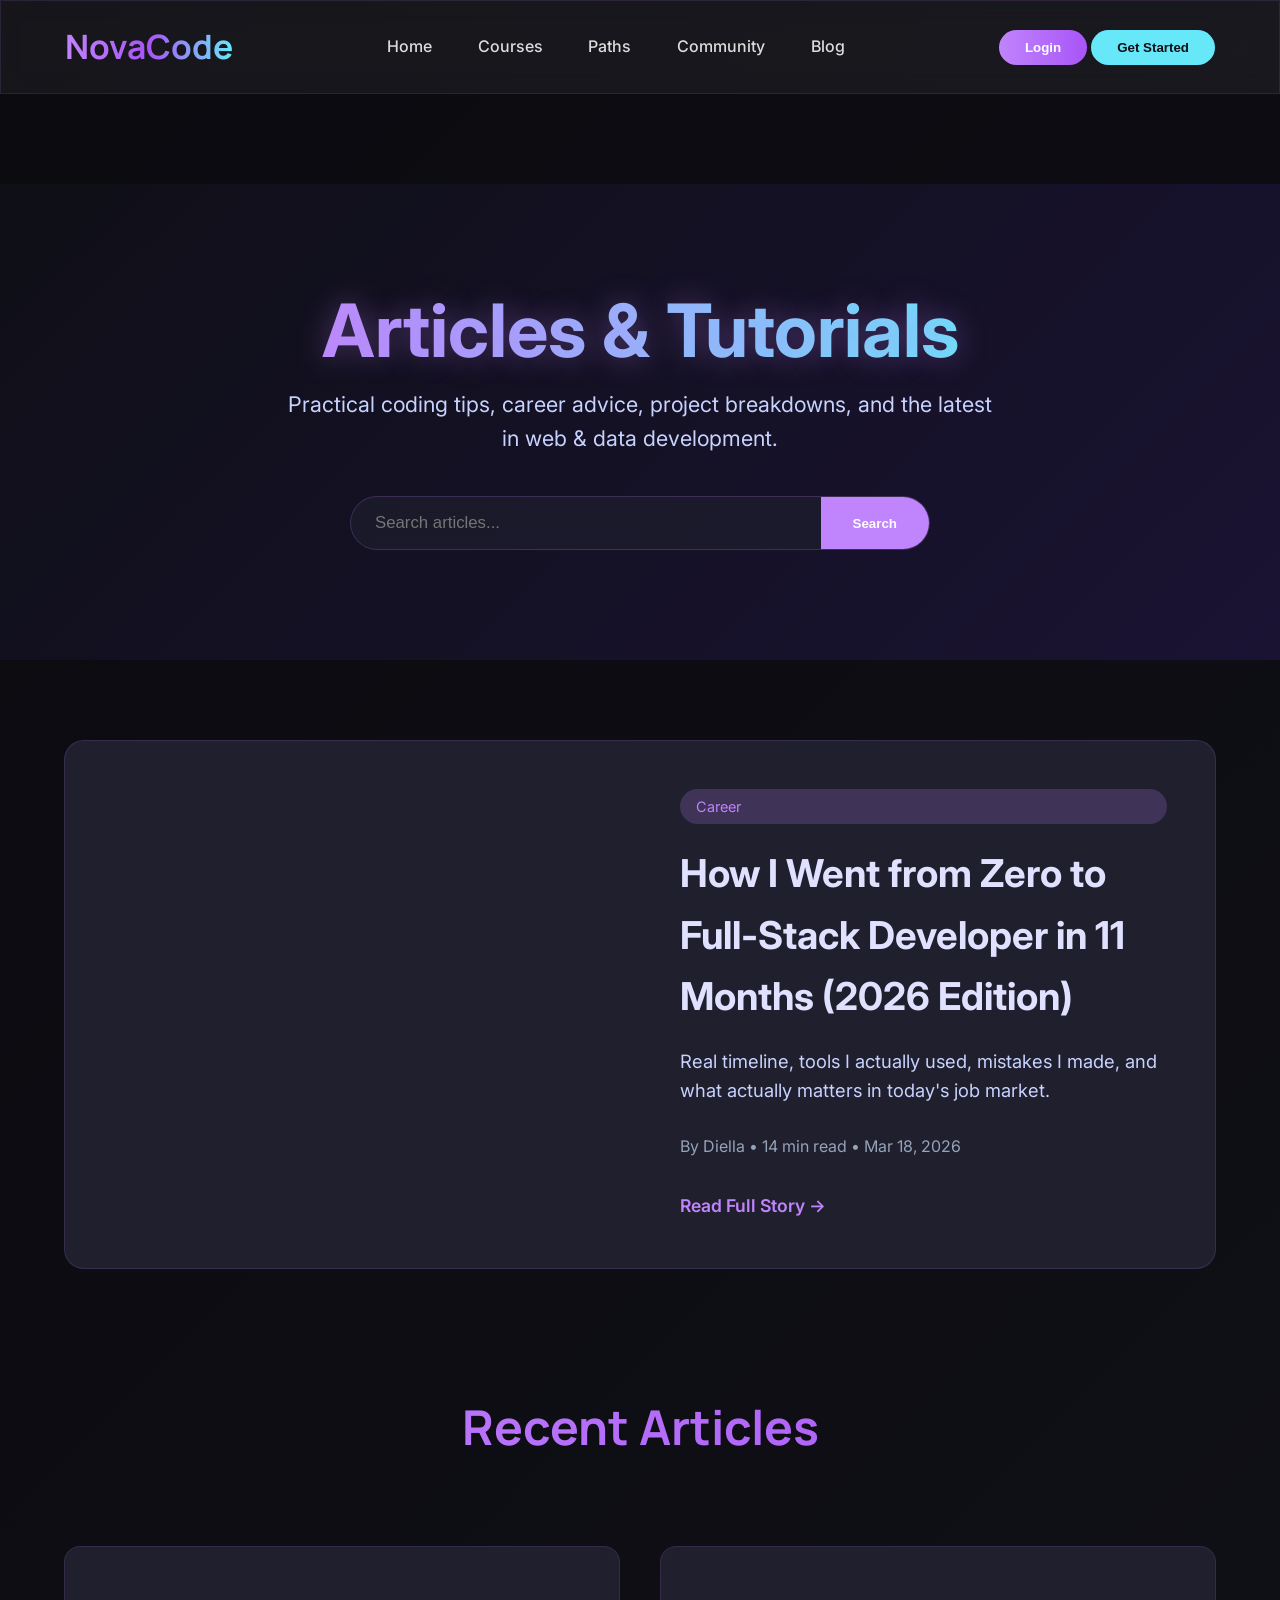
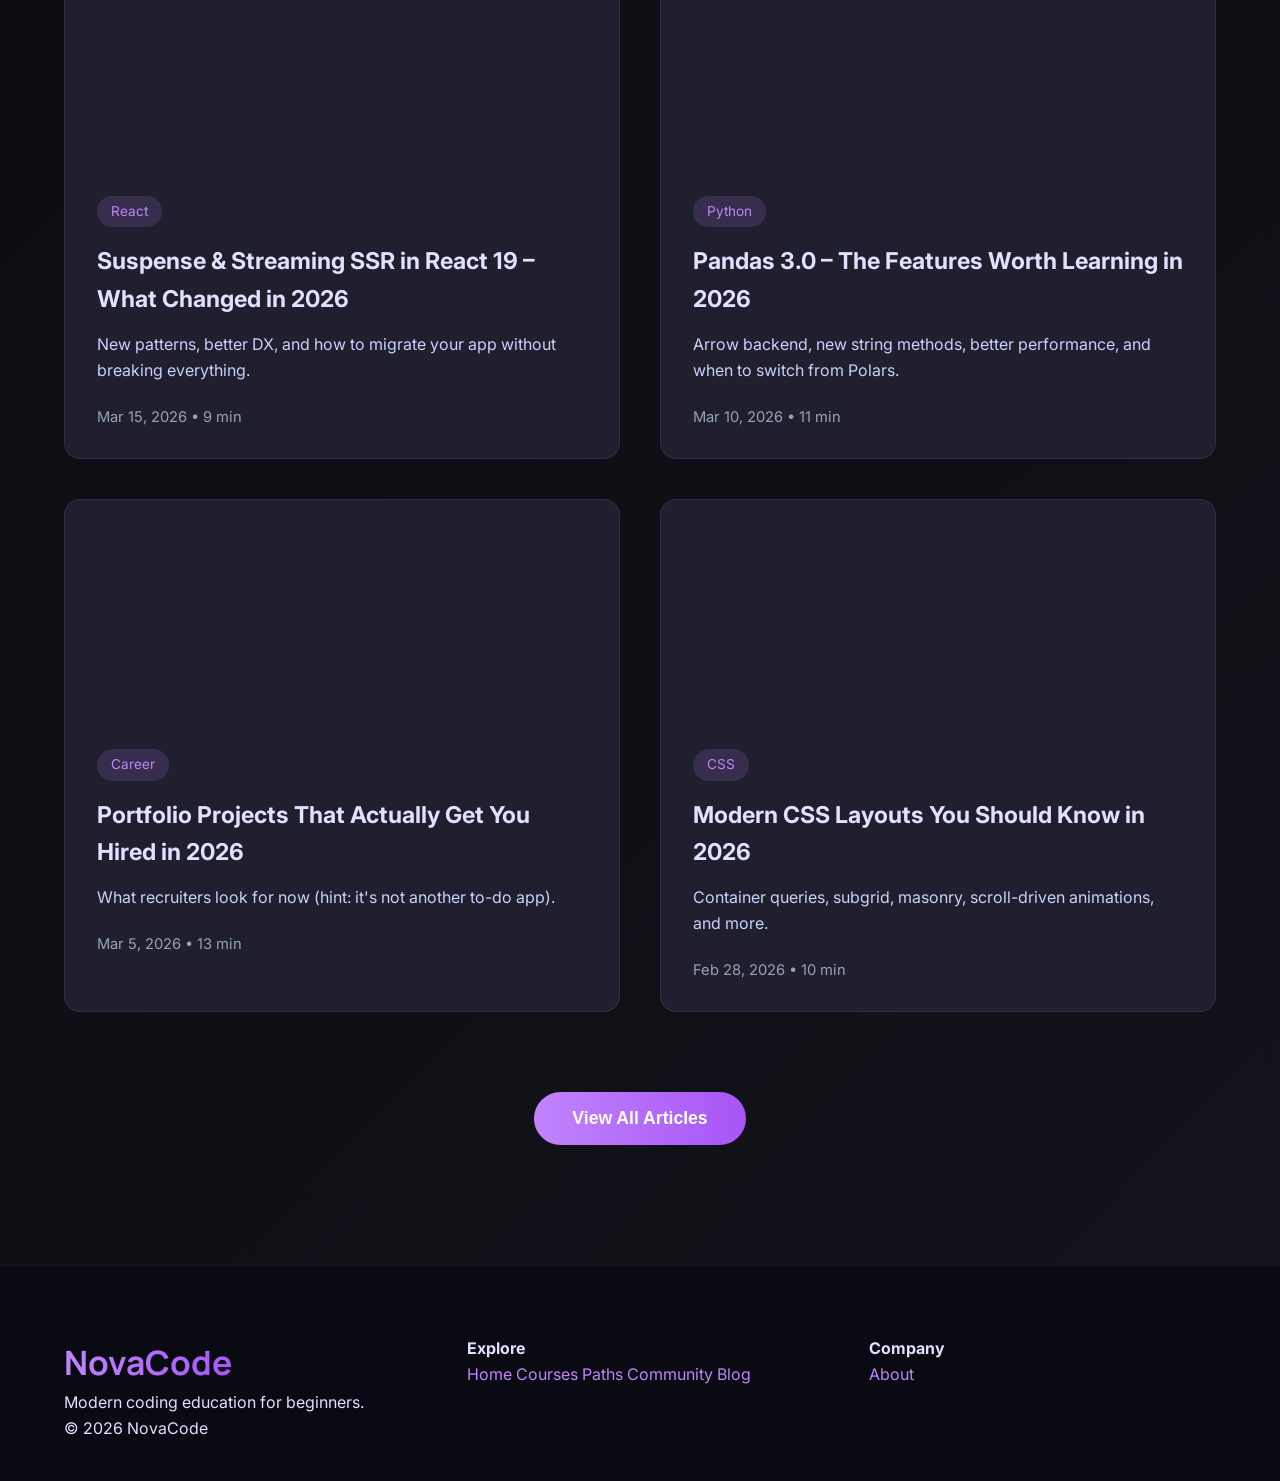
==== blog.html @ f38f27b9 "projektifinal" ====
<!DOCTYPE html>
<html lang="en">
<head>
    <meta charset="UTF-8" />
    <meta name="viewport" content="width=device-width, initial-scale=1.0"/>
    <title>Blog • NovaCode</title>
    <link rel="stylesheet" href="styles.css">
</head>
<body>

    <header class="glass">
        <div class="logo"> NovaCode</div>
        <nav>
            <a href="index.html">Home</a>
            <a href="courses.html">Courses</a>
            <a href="paths.html">Paths</a>
            <a href="community.html">Community</a>
            <a href="blog.html" class="active">Blog</a>
        </nav>
        <div class="header-actions">
            <button class="cta-header">Login</button>
            <button class="cta-header cta-cyan">Get Started</button>
        </div>
    </header>

    <div class="header-spacer"></div>


    <section class="hero-blog">
        <div class="hero-blog-container">
            <div class="hero-blog-content">
                <h1 class="hero-blog-title">Articles & Tutorials</h1>
                <p class="hero-blog-subtitle">
                    Practical coding tips, career advice, project breakdowns, and the latest in web & data development.
                </p>
                <div class="hero-blog-search">
                    <input type="text" placeholder="Search articles..." class="blog-search-input">
                    <button class="blog-search-btn">Search</button>
                </div>
            </div>
        </div>
    </section>

    <!-- Artikull -->
    <section class="featured-article-section">
        <div class="featured-article-container">
            <div class="featured-article-card">
                <div class="featured-article-image" style="background-image: url('https://images.unsplash.com/photo-1555066931-bf19c3d8f5d4?auto=format&fit=crop&w=1200&q=80');"></div>
                <div class="featured-article-body">
                    <span class="featured-article-category">Career</span>
                    <h2 class="featured-article-title">How I Went from Zero to Full-Stack Developer in 11 Months (2026 Edition)</h2>
                    <p class="featured-article-excerpt">
                        Real timeline, tools I actually used, mistakes I made, and what actually matters in today's job market.
                    </p>
                    <div class="featured-article-meta">
                        <span>By Diella • 14 min read • Mar 18, 2026</span>
                    </div>
                    <a href="#" class="featured-article-link">Read Full Story →</a>
                </div>
            </div>
        </div>
    </section>

    <!-- Artikujt e reja -->
    <section class="articles-section">
        <div class="articles-container">
            <h2 class="section-title">Recent Articles</h2>
            <div class="articles-grid">
                <div class="article-card">
                    <div class="article-image" style="background-image: url('https://images.unsplash.com/photo-1516321310767-0c894f8f4e8a?auto=format&fit=crop&w=800&q=80');"></div>
                    <div class="article-body">
                        <span class="article-category">React</span>
                        <h3 class="article-title">Suspense & Streaming SSR in React 19 – What Changed in 2026</h3>
                        <p class="article-excerpt">New patterns, better DX, and how to migrate your app without breaking everything.</p>
                        <div class="article-meta">Mar 15, 2026 • 9 min</div>
                    </div>
                </div>

                <div class="article-card">
                    <div class="article-image" style="background-image: url('https://images.unsplash.com/photo-1551288049-b1f4d9d0b0e8?auto=format&fit=crop&w=800&q=80');"></div>
                    <div class="article-body">
                        <span class="article-category">Python</span>
                        <h3 class="article-title">Pandas 3.0 – The Features Worth Learning in 2026</h3>
                        <p class="article-excerpt">Arrow backend, new string methods, better performance, and when to switch from Polars.</p>
                        <div class="article-meta">Mar 10, 2026 • 11 min</div>
                    </div>
                </div>

                <div class="article-card">
                    <div class="article-image" style="background-image: url('https://images.unsplash.com/photo-1517180102446-f3ece451e9d8?auto=format&fit=crop&w=800&q=80');"></div>
                    <div class="article-body">
                        <span class="article-category">Career</span>
                        <h3 class="article-title">Portfolio Projects That Actually Get You Hired in 2026</h3>
                        <p class="article-excerpt">What recruiters look for now (hint: it's not another to-do app).</p>
                        <div class="article-meta">Mar 5, 2026 • 13 min</div>
                    </div>
                </div>

                <div class="article-card">
                    <div class="article-image" style="background-image: url('https://images.unsplash.com/photo-1498050108023-c5249f4df085?auto=format&fit=crop&w=800&q=80');"></div>
                    <div class="article-body">
                        <span class="article-category">CSS</span>
                        <h3 class="article-title">Modern CSS Layouts You Should Know in 2026</h3>
                        <p class="article-excerpt">Container queries, subgrid, masonry, scroll-driven animations, and more.</p>
                        <div class="article-meta">Feb 28, 2026 • 10 min</div>
                    </div>
                </div>
            </div>

            <div class="articles-cta">
                <button class="btn-primary purple">View All Articles</button>
            </div>
        </div>
    </section>

    <!-- futeri -->
    <footer class="site-footer">
        <div class="footer-grid">
            <div>
                <div class="logo">NovaCode</div>
                <p class="footer-tagline">Modern coding education for beginners.</p>
            </div>
            <div>
                <h4 class="footer-heading">Explore</h4>
                <a href="index.html">Home</a>
                <a href="courses.html">Courses</a>
                <a href="paths.html">Paths</a>
                <a href="community.html">Community</a>
                <a href="blog.html">Blog</a>
            </div>
            <div>
                <h4 class="footer-heading">Company</h4>
                <a href="#">About</a>
            </div>
        </div>
        <div class="footer-bottom">
            © 2026 NovaCode
        </div>
    </footer>

</body>
</html>
---- styles.css ----
@import url('https://fonts.googleapis.com/css2?family=Inter:wght@400;500;600&family=Manrope:wght@500;600;700&family=Fira+Code:wght@400;500&display=swap');

:root {
    --pink-purple: #c084fc;
    --cyan: #67e8f9;
    --deep-purple: #a855f7;
}

* {
    margin: 0;
    padding: 0;
    box-sizing: border-box;
}

body {
    font-family: 'Inter', system-ui, sans-serif;
    background: linear-gradient(135deg, #0a0a0f 0%, #12121a 100%);
    color: #e0e0ff;
    line-height: 1.6;
    overflow-x: hidden;
}

.glass {
    background: rgba(255,255,255,0.05);
    backdrop-filter: blur(12px);
    border: 1px solid rgba(192,132,252,0.12);
}

header {
    position: sticky;
    top: 0;
    z-index: 100;
    padding: 1.2rem 5%;
    display: flex;
    align-items: center;
    justify-content: space-between;
    border-bottom: 1px solid rgba(192,132,252,0.1);
}

.logo {
    font-family: 'Manrope', sans-serif;
    font-size: 2.1rem;
    font-weight: 700;
    background: linear-gradient(90deg, var(--pink-purple), var(--deep-purple), var(--cyan));
    -webkit-background-clip: text;
    background-clip: text;
    color: transparent;
}

nav a {
    color: #ddd;
    text-decoration: none;
    margin: 0 1.3rem;
    font-weight: 500;
    transition: all 0.3s;
    position: relative;
}

nav a:hover {
    color: var(--pink-purple);
}

nav a::after {
    content: '';
    position: absolute;
    width: 0;
    height: 2px;
    bottom: -5px;
    left: 0;
    background: linear-gradient(to right, var(--pink-purple), var(--cyan));
    transition: width 0.4s ease;
}

nav a:hover::after {
    width: 100%;
}

.cta-header {
    padding: 10px 26px;
    background: linear-gradient(90deg, var(--pink-purple), var(--deep-purple));
    color: white;
    border: none;
    border-radius: 50px;
    font-weight: 600;
    cursor: pointer;
    transition: all 0.3s;
}

.cta-header:hover {
    transform: translateY(-3px);
    box-shadow: 0 8px 25px rgba(192, 132, 252, 0.35);
}

/* Hero */
.hero {
    height: 100vh;
    min-height: 720px;
    display: flex;
    align-items: center;
    position: relative;
    overflow: hidden;
    background: radial-gradient(circle at 30% 20%, rgba(168,85,247,0.15) 0%, transparent 50%),
                radial-gradient(circle at 70% 80%, rgba(103,232,249,0.15) 0%, transparent 50%);
}

.hero-content {
    max-width: 1200px;
    margin: 0 auto;
    padding: 0 5%;
    display: grid;
    grid-template-columns: 1fr 1fr;
    gap: 5rem;
    align-items: center;
}

.hero-text h1 {
    font-family: 'Manrope', sans-serif;
    font-size: 4.5rem;
    line-height: 1.05;
    font-weight: 700;
    margin-bottom: 1.2rem;
}

.hero-text span.gradient {
    background: linear-gradient(90deg, #fff, var(--pink-purple), var(--cyan));
    -webkit-background-clip: text;
    background-clip: text;
    color: transparent;
}

.hero-text p {
    font-size: 1.3rem;
    color: #aaa;
    margin-bottom: 2.5rem;
}

.hero-buttons {
    display: flex;
    gap: 1.2rem;
    flex-wrap: wrap;
}

.btn-primary {
    padding: 16px 38px;
    font-size: 1.1rem;
    font-weight: 600;
    border: none;
    border-radius: 50px;
    cursor: pointer;
    transition: all 0.4s;
}

.btn-primary.purple {
    background: linear-gradient(90deg, var(--pink-purple), var(--deep-purple));
    color: white;
}

.btn-primary.cyan {
    background: linear-gradient(90deg, var(--cyan), #a5f3fc);
    color: #111;
}

.btn-primary:hover {
    transform: translateY(-4px);
    box-shadow: 0 12px 30px rgba(192,132,252,0.3);
}

.hero-visual {
    position: relative;
    height: 360px;
    border-radius: 20px;
    background: #0f0f1a;
    border: 1px solid rgba(103,232,249,0.2);
    box-shadow: 0 20px 40px rgba(0,0,0,0.6);
    overflow: hidden;
    animation: float 7s ease-in-out infinite;
}

.code-snippet {
    padding: 1.5rem;
    font-family: 'Fira Code', monospace;
    font-size: 1rem;
    color: #c4b5fd;
    line-height: 1.55;
    white-space: pre;
}

.code-comment   { color: #6b7280; }
.code-keyword    { color: #ff79c6; }
.code-string     { color: #f1fa8c; }
.code-function   { color: #8be9fd; }
.code-number     { color: #bd93f9; }
.code-builtin    { color: #50fa7b; }

@keyframes float {
    0%, 100% { transform: translateY(0); }
    50% { transform: translateY(-25px); }
}

/* General section styling */
section {
    padding: 110px 5%;
    max-width: 1300px;
    margin: 0 auto;
}

.section-title {
    font-family: 'Manrope', sans-serif;
    font-size: 3rem;
    text-align: center;
    margin-bottom: 5rem;
    background: linear-gradient(90deg, var(--pink-purple), var(--deep-purple));
    -webkit-background-clip: text;
    background-clip: text;
    color: transparent;
}

/* Courses */
.courses-grid {
    display: grid;
    grid-template-columns: repeat(auto-fit, minmax(300px, 1fr));
    gap: 2.5rem;
}

.course-card {
    background: #1f1f2e;
    border-radius: 16px;
    overflow: hidden;
    transition: all 0.4s;
    border: 1px solid rgba(192,132,252,0.08);
}

.course-card:hover {
    transform: translateY(-16px);
    box-shadow: 0 20px 40px rgba(192,132,252,0.2);
    border-color: var(--pink-purple);
}

.card-img {
    height: 140px;
    background: linear-gradient(135deg, #1e1b2e, #2a1e3d);
    display: flex;
    align-items: center;
    justify-content: center;
    font-size: 3.5rem;
    color: var(--pink-purple);
}

.card-body {
    padding: 1.8rem;
}

.card-body h3 {
    color: white;
    margin-bottom: 0.8rem;
    font-size: 1.4rem;
}

.tags {
    display: flex;
    gap: 0.8rem;
    margin-top: 1.2rem;
}

.tag {
    font-size: 0.8rem;
    padding: 5px 14px;
    border-radius: 50px;
    background: rgba(192,132,252,0.15);
    color: var(--pink-purple);
}

/* Paths section */
.paths-section {
    background: #0c0c1a;
    padding: 120px 5% 100px;
}

.paths-container {
    max-width: 1200px;
    margin: 0 auto;
    display: grid;
    grid-template-columns: repeat(auto-fit, minmax(380px, 1fr));
    gap: 2.5rem;
}

.path-feature-card {
    position: relative;
    background: linear-gradient(145deg, #1a1a2e, #25253a);
    border-radius: 24px;
    overflow: hidden;
    border: 1px solid rgba(192,132,252,0.14);
    transition: all 0.45s cubic-bezier(0.34, 1.56, 0.64, 1);
}

.path-feature-card:hover {
    transform: translateY(-14px) scale(1.03);
    box-shadow: 0 30px 70px -15px rgba(168,85,247,0.35);
    border-color: var(--pink-purple);
}

.path-header {
    height: 140px;
    background: linear-gradient(135deg, var(--pink-purple), var(--deep-purple));
    display: flex;
    align-items: center;
    justify-content: center;
    font-size: 4.8rem;
    font-weight: bold;
    color: white;
    text-shadow: 0 4px 12px rgba(0,0,0,0.5);
    position: relative;
}

.path-header::after {
    content: '';
    position: absolute;
    inset: 0;
    background: linear-gradient(to bottom, transparent, rgba(0,0,0,0.35));
}

.path-content {
    padding: 2.2rem 2.4rem 2.8rem;
}

.path-title {
    font-family: 'Manrope', sans-serif;
    font-size: 1.85rem;
    font-weight: 700;
    margin-bottom: 1rem;
    color: white;
}

.path-description {
    color: #c7d2fe;
    font-size: 1.05rem;
    margin-bottom: 1.8rem;
    line-height: 1.65;
}

.path-stats {
    display: flex;
    gap: 1.5rem;
    margin-bottom: 2rem;
    font-size: 0.95rem;
    color: #94a3b8;
}

.path-stat {
    display: flex;
    align-items: center;
    gap: 0.5rem;
}

.path-progress-bar {
    height: 6px;
    background: rgba(192,132,252,0.15);
    border-radius: 999px;
    margin: 1.5rem 0 2rem;
    overflow: hidden;
}

.path-progress-fill {
    height: 100%;
    width: 65%;
    background: linear-gradient(to right, var(--pink-purple), var(--cyan));
    border-radius: 999px;
}

.path-cta {
    width: 100%;
    padding: 16px;
    background: var(--pink-purple);
    color: white;
    font-weight: 600;
    font-size: 1.1rem;
    border: none;
    border-radius: 12px;
    cursor: pointer;
    transition: all 0.3s;
}

.path-cta:hover {
    background: var(--deep-purple);
    transform: translateY(-2px);
}

/* Cyan variant */
.path-card-cyan .path-header {
    background: linear-gradient(135deg, var(--cyan), #22d3ee);
}

.path-card-cyan .path-cta {
    background: var(--cyan);
    color: #0f172a;
}

.path-card-cyan .path-cta:hover {
    background: #22d3ee;
}

/* Try now */
.try-now {
    display: grid;
    grid-template-columns: 1fr 1fr;
    gap: 4rem;
    background: #1a1a2e;
    border-radius: 24px;
    padding: 3.5rem;
    align-items: center;
    border: 1px solid rgba(192,132,252,0.1);
}

.editor {
    background: #0a0a14;
    border-radius: 12px;
    padding: 1.5rem;
    font-family: 'Fira Code', monospace;
    color: #a5b4fc;
    box-shadow: inset 0 0 25px rgba(96,165,250,0.15);
    position: relative;
}

.editor::before {
    content: "preview.js";
    position: absolute;
    top: -14px;
    left: 24px;
    background: #1f1f2e;
    padding: 5px 14px;
    font-size: 0.85rem;
    border-radius: 6px;
    color: #94a3b8;
}

/* Testimonials */
.testimonials {
    display: grid;
    grid-template-columns: repeat(auto-fit, minmax(340px, 1fr));
    gap: 2.5rem;
}

.testimonial-card {
    background: #1f1f2e;
    padding: 2.2rem;
    border-radius: 20px;
    border-left: 5px solid var(--pink-purple);
}

/* Join CTA */
.join-cta {
    background: linear-gradient(135deg, #1a1333, #0f172a);
    padding: 90px 5%;
    text-align: center;
    border-radius: 30px;
    margin: 90px 5% 50px;
    border: 1px solid rgba(192,132,252,0.15);
}

/* Footer */
footer {
    background: #0a0a12;
    padding: 70px 5% 40px;
    border-top: 1px solid rgba(192,132,252,0.08);
}

.footer-grid {
    display: grid;
    grid-template-columns: repeat(auto-fit, minmax(220px, 1fr));
    gap: 3.5rem;
}

.pulse {
    animation: pulse 2s infinite;
}

@keyframes pulse {
    0%, 100% { opacity: 1; }
    50% { opacity: 0.7; }
}
.filter-tags button.tag {
    background: rgba(192,132,252,0.12);
    color: var(--pink-purple);
    border: none;
    padding: 10px 20px;
    border-radius: 50px;
    font-weight: 500;
    cursor: pointer;
    transition: all 0.25s;
}

.filter-tags button.tag:hover {
    background: rgba(192,132,252,0.25);
}

.filter-tags button.tag.active {
    background: var(--pink-purple);
    color: white;
}
/* Course metadata row – clean, aligned, consistent */
.course-meta {
    display: flex;
    flex-wrap: wrap;
    gap: 1.1rem 1.4rem;
    margin: 0.9rem 0 1.3rem;
    font-size: 0.92rem;
    color: #94a3b8;
}

.course-meta .meta-item {
    display: inline-flex;
    align-items: center;
    gap: 0.35rem;
}

.course-meta .meta-item strong {
    color: #e0e0ff;
    font-weight: 600;
}

/* Optional: make longer items wrap nicely without breaking alignment too much */
@media (max-width: 900px) {
    .course-meta {
        gap: 0.9rem 1.1rem;
        font-size: 0.88rem;
    }
}

/* Make sure buttons stay at the bottom if needed */
.card-body {
    display: flex;
    flex-direction: column;
    height: 100%;
}

.card-body > *:last-child {
    margin-top: auto; /* pushes button to bottom if card heights vary slightly */
}
.timeline-path {
    max-width: 900px;
    margin: 0 auto 140px;
}

.timeline-path:last-child {
    margin-bottom: 0;
}
/* ================================================ */
/* Community Page Hero – new unique style          */
/* ================================================ */

.header-spacer {
    height: 90px;
}

.hero-community {
    min-height: 420px;
    background: radial-gradient(circle at 30% 40%, rgba(168,85,247,0.18) 0%, transparent 50%),
                radial-gradient(circle at 70% 60%, rgba(103,232,249,0.14) 0%, transparent 50%),
                #0f0f17;
    position: relative;
    overflow: hidden;
    display: flex;
    align-items: center;
}

.hero-community-container {
    max-width: 1300px;
    margin: 0 auto;
    padding: 0 5%;
    display: grid;
    grid-template-columns: 1fr 1fr;
    gap: 5rem;
    align-items: center;
}

.hero-community-content-left {
    padding-right: 2rem;
}

.hero-community-title {
    font-size: 4.8rem;
    line-height: 1;
    margin-bottom: 1.4rem;
    background: linear-gradient(90deg, var(--pink-purple), var(--cyan));
    -webkit-background-clip: text;
    background-clip: text;
    color: transparent;
    text-shadow: 0 0 30px rgba(192,132,252,0.4);
}

.hero-community-subtitle {
    font-size: 1.38rem;
    color: #d1d5db;
    margin-bottom: 2.2rem;
    max-width: 520px;
    line-height: 1.6;
}

.hero-community-cta-group {
    display: flex;
    gap: 1.6rem;
    flex-wrap: wrap;
}

.hero-community-visual-wrapper {
    position: relative;
    height: 380px;
}

.community-visual {
    height: 100%;
    border-radius: 24px;
    background: rgba(31,31,46,0.7);
    backdrop-filter: blur(10px);
    border: 1px solid rgba(192,132,252,0.2);
    position: relative;
    overflow: hidden;
    box-shadow: 0 20px 60px rgba(0,0,0,0.5);
    animation: float 8s ease-in-out infinite;
}

.chat-bubble {
    position: absolute;
    background: rgba(31,31,46,0.85);
    backdrop-filter: blur(10px);
    padding: 14px 22px;
    border-radius: 16px;
    font-size: 0.95rem;
    color: #e0e0ff;
    box-shadow: 0 8px 25px rgba(0,0,0,0.5);
    max-width: 260px;
}

.chat-bubble-1 { top: 15%; left: 10%; }
.chat-bubble-2 { top: 45%; right: 12%; }
.chat-bubble-3 { bottom: 20%; left: 35%; }

.avatar-float {
    position: absolute;
    width: 90px;
    height: 90px;
    border-radius: 50%;
    box-shadow: 0 10px 30px rgba(0,0,0,0.5);
    animation: float 9s infinite ease-in-out;
}

.avatar-float-1 { top: 10%; left: 20%; background: var(--pink-purple); }
.avatar-float-2 { top: 60%; right: 15%; background: var(--cyan); }

/* Stats section */
.stats-section {
    padding: 80px 5% 60px;
    background: #0c0c1a;
    text-align: center;
}

.stats-container {
    max-width: 1200px;
    margin: 0 auto;
}

.stats-grid {
    display: grid;
    grid-template-columns: repeat(auto-fit, minmax(240px, 1fr));
    gap: 2.5rem;
}

.stat-box {
    padding: 2.5rem;
    background: rgba(192,132,252,0.08);
    border-radius: 16px;
    border: 1px solid rgba(192,132,252,0.18);
}

.stat-box-cyan {
    background: rgba(103,232,249,0.08);
    border-color: rgba(103,232,249,0.18);
}

.stat-number {
    font-size: 3.6rem;
    font-weight: 700;
    margin-bottom: 0.6rem;
}

.stat-label {
    font-size: 1.15rem;
    color: #c7d2fe;
}

/* Discussions */
.discussions-section {
    padding: 80px 5% 120px;
}

.discussions-container {
    max-width: 1200px;
    margin: 0 auto;
}

.discussions-grid {
    display: grid;
    grid-template-columns: repeat(auto-fit, minmax(460px, 1fr));
    gap: 2.2rem;
}

.discussion-card {
    background: #1f1f2e;
    border-radius: 16px;
    padding: 2rem;
    border-left: 5px solid var(--pink-purple);
    transition: all 0.3s;
}

.discussion-card:hover {
    transform: translateY(-6px);
    box-shadow: 0 15px 35px rgba(168,85,247,0.2);
}

.discussion-author {
    display: flex;
    align-items: center;
    gap: 1rem;
    margin-bottom: 1.2rem;
}

.avatar-small {
    width: 48px;
    height: 48px;
    border-radius: 50%;
}

.discussion-title {
    font-size: 1.35rem;
    margin-bottom: 0.9rem;
}

.discussion-excerpt {
    color: #c7d2fe;
    margin-bottom: 1.4rem;
}

.discussion-stats {
    display: flex;
    gap: 1.5rem;
    font-size: 0.95rem;
    color: #94a3b8;
}

.discussions-cta {
    text-align: center;
    margin-top: 5rem;
}

/* Join CTA */
.join-cta-section {
    margin: 0 5% 100px;
}

.join-cta-container {
    background: linear-gradient(135deg, #1a1333, #0f172a);
    padding: 90px 5%;
    text-align: center;
    border-radius: 30px;
    border: 1px solid rgba(192,132,252,0.15);
}

.join-cta-title {
    font-size: 3.4rem;
    margin-bottom: 1.3rem;
}

.join-cta-subtitle {
    font-size: 1.35rem;
    opacity: 0.9;
    max-width: 720px;
    margin: 0 auto 2.8rem;
}

.join-cta-buttons {
    display: flex;
    justify-content: center;
    gap: 1.8rem;
    flex-wrap: wrap;
}
/* ================================================ */
/* Blog Page – unique hero & layout                */
/* ================================================ */

/* Header overrides if needed */
.cta-cyan {
    background: var(--cyan);
    color: #0f0f17;
}

/* Blog Hero */
.hero-blog {
    min-height: 380px;
    background: linear-gradient(135deg, #0f0f17 0%, #1a1333 100%);
    position: relative;
    overflow: hidden;
    display: flex;
    align-items: center;
}

.hero-blog-container {
    max-width: 1200px;
    margin: 0 auto;
    padding: 0 5%;
    text-align: center;
}

.hero-blog-title {
    font-size: 4.6rem;
    line-height: 1;
    margin-bottom: 1.2rem;
    background: linear-gradient(90deg, var(--pink-purple), var(--cyan));
    -webkit-background-clip: text;
    background-clip: text;
    color: transparent;
    text-shadow: 0 0 30px rgba(192,132,252,0.35);
}

.hero-blog-subtitle {
    font-size: 1.35rem;
    color: #c7d2fe;
    margin-bottom: 2.5rem;
    max-width: 720px;
    margin-left: auto;
    margin-right: auto;
}

.hero-blog-search {
    display: flex;
    max-width: 580px;
    margin: 0 auto;
    background: rgba(31,31,46,0.7);
    backdrop-filter: blur(10px);
    border-radius: 999px;
    overflow: hidden;
    border: 1px solid rgba(192,132,252,0.2);
}

.blog-search-input {
    flex: 1;
    padding: 16px 24px;
    background: transparent;
    border: none;
    color: white;
    font-size: 1.05rem;
    outline: none;
}

.blog-search-btn {
    padding: 0 32px;
    background: var(--pink-purple);
    color: white;
    border: none;
    font-weight: 600;
    cursor: pointer;
    transition: all 0.3s;
}

.blog-search-btn:hover {
    background: var(--deep-purple);
}

/* Featured Article */
.featured-article-section {
    padding: 80px 5% 60px;
}

.featured-article-container {
    max-width: 1200px;
    margin: 0 auto;
}

.featured-article-card {
    display: grid;
    grid-template-columns: 1fr 1fr;
    background: #1f1f2e;
    border-radius: 20px;
    overflow: hidden;
    border: 1px solid rgba(192,132,252,0.15);
    transition: all 0.4s;
}

.featured-article-card:hover {
    transform: translateY(-12px);
    box-shadow: 0 25px 60px rgba(168,85,247,0.25);
}

.featured-article-image {
    height: 100%;
    min-height: 380px;
    background-size: cover;
    background-position: center;
}

.featured-article-body {
    padding: 3rem 3rem 3rem 2.5rem;
    display: flex;
    flex-direction: column;
    justify-content: center;
}

.featured-article-category {
    display: inline-block;
    background: rgba(192,132,252,0.2);
    color: var(--pink-purple);
    padding: 6px 16px;
    border-radius: 999px;
    font-size: 0.9rem;
    margin-bottom: 1.2rem;
}

.featured-article-title {
    font-size: 2.4rem;
    margin-bottom: 1.2rem;
}

.featured-article-excerpt {
    font-size: 1.15rem;
    color: #c7d2fe;
    margin-bottom: 1.8rem;
}

.featured-article-meta {
    color: #94a3b8;
    margin-bottom: 2rem;
}

.featured-article-link {
    color: var(--pink-purple);
    font-weight: 600;
    text-decoration: none;
    font-size: 1.1rem;
}

/* Articles Grid */
.articles-section {
    padding: 60px 5% 120px;
}

.articles-container {
    max-width: 1200px;
    margin: 0 auto;
}

.articles-grid {
    display: grid;
    grid-template-columns: repeat(auto-fit, minmax(380px, 1fr));
    gap: 2.5rem;
}

.article-card {
    background: #1f1f2e;
    border-radius: 16px;
    overflow: hidden;
    border: 1px solid rgba(192,132,252,0.12);
    transition: all 0.35s;
}

.article-card:hover {
    transform: translateY(-10px);
    box-shadow: 0 20px 50px rgba(168,85,247,0.2);
}

.article-image {
    height: 220px;
    background-size: cover;
    background-position: center;
}

.article-body {
    padding: 1.8rem 2rem;
}

.article-category {
    display: inline-block;
    background: rgba(192,132,252,0.15);
    color: var(--pink-purple);
    padding: 5px 14px;
    border-radius: 999px;
    font-size: 0.85rem;
    margin-bottom: 1rem;
}

.article-title {
    font-size: 1.45rem;
    margin-bottom: 0.9rem;
}

.article-excerpt {
    color: #c7d2fe;
    margin-bottom: 1.4rem;
    font-size: 1rem;
}

.article-meta {
    color: #94a3b8;
    font-size: 0.92rem;
}

.articles-cta {
    text-align: center;
    margin-top: 5rem;
}
/* ================================================ */
/* Courses Page – unique hero & layout             */
/* ================================================ */

/* Hero – Courses specific */
.hero-courses {
    min-height: 500px;
    background: linear-gradient(135deg, #0f0f17 0%, #1a1333 100%);
    position: relative;
    overflow: hidden;
    display: flex;
    align-items: center;
}

.hero-page-content {
    max-width: 900px;
    margin: 0 auto;
    text-align: center;
    padding: 0 5%;
}

.hero-page-title {
    font-size: 4.8rem;
    line-height: 1;
    margin-bottom: 1.2rem;
    background: linear-gradient(90deg, var(--pink-purple), var(--cyan));
    -webkit-background-clip: text;
    background-clip: text;
    color: transparent;
}

.hero-page-subtitle {
    font-size: 1.4rem;
    color: #c7d2fe;
    margin-bottom: 2rem;
    max-width: 720px;
    margin-left: auto;
    margin-right: auto;
}

.hero-page-cta {
    font-size: 1.25rem;
    padding: 18px 48px;
}

/* Filters */
.courses-filter-section {
    padding: 60px 5% 40px;
    background: #0c0c1a;
    text-align: center;
}

.courses-filter-container {
    max-width: 1200px;
    margin: 0 auto;
}

.filter-tags {
    display: flex;
    justify-content: center;
    gap: 1rem;
    flex-wrap: wrap;
    margin-bottom: 2.5rem;
}

.courses-count {
    color: #94a3b8;
    font-size: 1.05rem;
}

/* Course cards – improved meta alignment */
.course-description {
    color: #aaa;
    margin: 0.8rem 0 1.2rem;
}

.course-meta {
    display: flex;
    flex-wrap: wrap;
    gap: 1.1rem 1.4rem;
    margin: 1rem 0 1.6rem;
    font-size: 0.94rem;
    color: #94a3b8;
}

.meta-item {
    display: inline-flex;
    align-items: center;
    gap: 0.4rem;
}

.meta-item strong {
    color: #e0e0ff;
    font-weight: 600;
}

.purple-cta {
    background: var(--pink-purple);
    color: white;
}

.cyan-cta {
    background: var(--cyan);
    color: #0f172a;
}

/* List section */
.courses-list-section {
    padding: 40px 5% 100px;
}

.articles-grid, .courses-grid {
    display: grid;
    grid-template-columns: repeat(auto-fit, minmax(380px, 1fr));
    gap: 2.5rem;
    max-width: 1400px;
    margin: 0 auto;
}

/* Card image backgrounds (you can move URLs to CSS variables later) */
.html-bg    { background: linear-gradient(135deg, #4f46e5, #7c3aed); color: white; }
.js-bg      { background: linear-gradient(135deg, var(--cyan), #1e3a8a); color: white; }
.react-bg   { background: linear-gradient(135deg, #6d28d9, var(--deep-purple)); color: white; }
.python-bg  { background: linear-gradient(135deg, var(--pink-purple), #7c3aed); color: white; }
.sql-bg     { background: linear-gradient(135deg, #059669, #10b981); color: white; }

/* CTA section */
.join-cta-section {
    margin: 100px 5% 0;
}

.join-cta-container {
    background: linear-gradient(135deg, #1a1333, #0f172a);
    padding: 90px 5%;
    text-align: center;
    border-radius: 30px;
    border: 1px solid rgba(192,132,252,0.15);
}

.join-cta-title {
    font-size: 3.2rem;
    margin-bottom: 1.2rem;
}

.join-cta-subtitle {
    font-size: 1.35rem;
    opacity: 0.9;
    max-width: 680px;
    margin: 0 auto 2.5rem;
}
/* ================================================ */
/* Auth Pages (Login + Signup) – shared styles     */
/* ================================================ */
a{
    color: var(--pink-purple);
    text-decoration: none;
    transition: all 0.3s;
}
.auth-hero {
    min-height: 520px;
   
    position: relative;
    overflow: hidden;
    display: flex;
    align-items: center;
}

.auth-container {
    max-width: 1100px;
    margin: 0 auto;
    margin-top: -100px;
    padding: 0 5%;
    position: relative;
    z-index: 2;
}

.auth-card {
    max-width: 480px;
    margin: 0 auto;
    padding: 3rem 2.5rem;
    background: rgba(31,31,46,0.75);
    backdrop-filter: blur(16px);
    border-radius: 24px;
    border: 1px solid rgba(192,132,252,0.18);
    box-shadow: 0 20px 60px rgba(0,0,0,0.6);
    text-align: center;
}

.auth-title {
    font-size: 2.8rem;
    margin-bottom: 0.8rem;
    background: linear-gradient(90deg, var(--pink-purple), var(--cyan));
    -webkit-background-clip: text;
    background-clip: text;
    color: transparent;
}

.auth-subtitle {
    font-size: 1.15rem;
    color: #c7d2fe;
    margin-bottom: 2.5rem;
}

.auth-form {
    display: flex;
    flex-direction: column;
    gap: 1.6rem;
}

.form-group {
    position: relative;
    text-align: left;
}

.form-input {
    width: 100%;
    padding: 16px 18px;
    background: rgba(31,31,46,0.6);
    border: 1px solid rgba(192,132,252,0.25);
    border-radius: 12px;
    color: white;
    font-size: 1rem;
    outline: none;
    transition: all 0.3s;
}

.form-input:focus {
    border-color: var(--pink-purple);
    box-shadow: 0 0 0 3px rgba(192,132,252,0.15);
}

.form-label {
    position: absolute;
    left: 18px;
    top: 50%;
    transform: translateY(-50%);
    color: #94a3b8;
    font-size: 1rem;
    pointer-events: none;
    transition: all 0.3s;
}

.form-input:focus + .form-label,
.form-input:not(:placeholder-shown) + .form-label {
    top: -10px;
    left: 14px;
    font-size: 0.82rem;
    background: #0f0f17;
    padding: 0 8px;
    color: var(--pink-purple);
}

.form-options {
    display: flex;
    justify-content: space-between;
    align-items: center;
    font-size: 0.95rem;
    color: #94a3b8;
    margin: 0.5rem 0 1rem;
}

.remember-me {
    display: flex;
    align-items: center;
    gap: 0.5rem;
}

.forgot-password {
    color: var(--cyan);
    text-decoration: none;
}

.forgot-password:hover {
    text-decoration: underline;
}

.auth-submit {
    padding: 16px;
    font-size: 1.1rem;
    margin-top: 1rem;
}

.auth-switch {
    margin-top: 2rem;
    color: #94a3b8;
}

.auth-switch a {
    color: var(--pink-purple);
    text-decoration: none;
    font-weight: 600;
}

.auth-switch a:hover {
    text-decoration: underline;
}

/* Floating decorative elements */
.auth-float {
    position: absolute;
    width: 140px;
    height: 140px;
    border-radius: 50%;
    opacity: 0.15;
    filter: blur(40px);
    animation: float 14s infinite ease-in-out;
}

.auth-float-1 {
    top: 15%;
    left: 10%;
    background: var(--pink-purple);
}

.auth-float-2 {
    bottom: 20%;
    right: 12%;
    background: var(--cyan);
}

/* Responsive tweaks */
@media (max-width: 768px) {
    .auth-card {
        padding: 2.5rem 1.8rem;
    }

    .hero-community-container,
    .hero-blog-container {
        grid-template-columns: 1fr;
        gap: 3rem;
    }

    .hero-page-title,
    .hero-community-title {
        font-size: 3.6rem;
    }
}
.content-wrapper {
    max-width: 1300px;
    margin: 0 auto;
    padding: 0 5%;
}
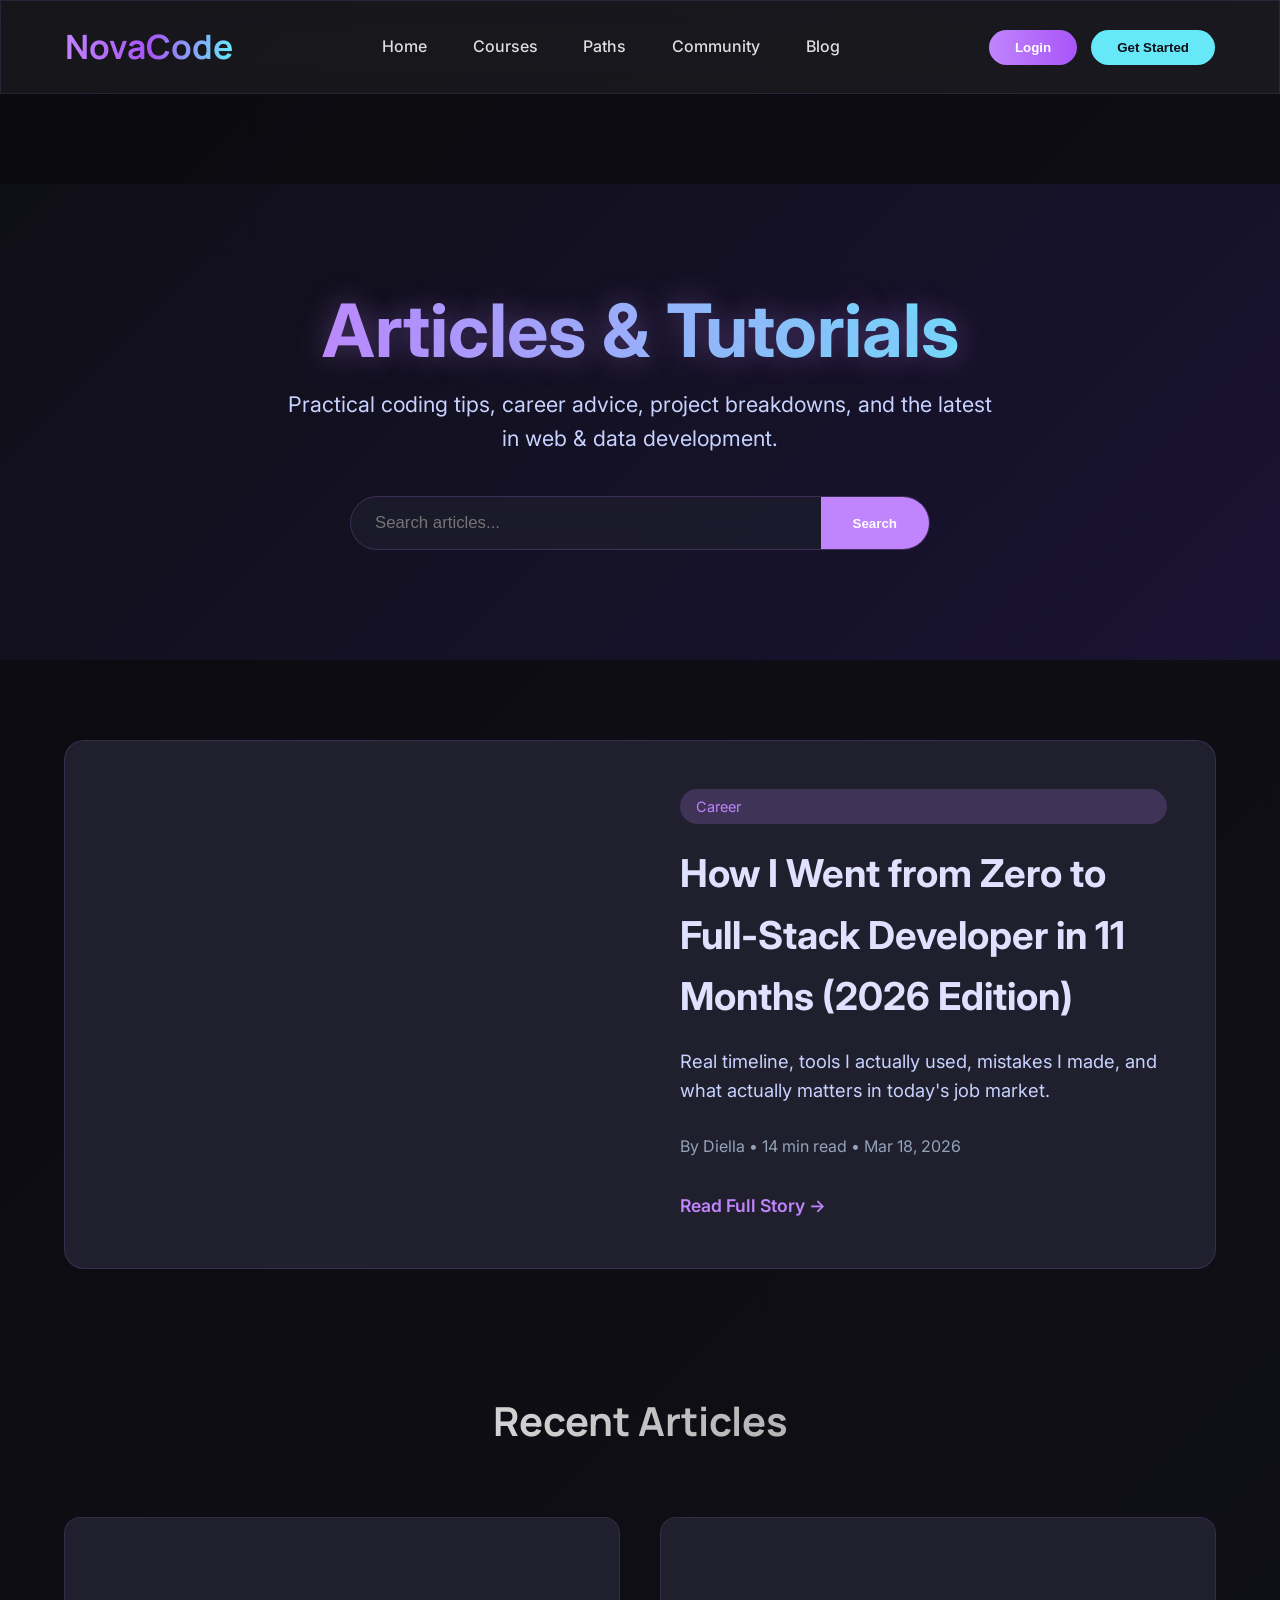
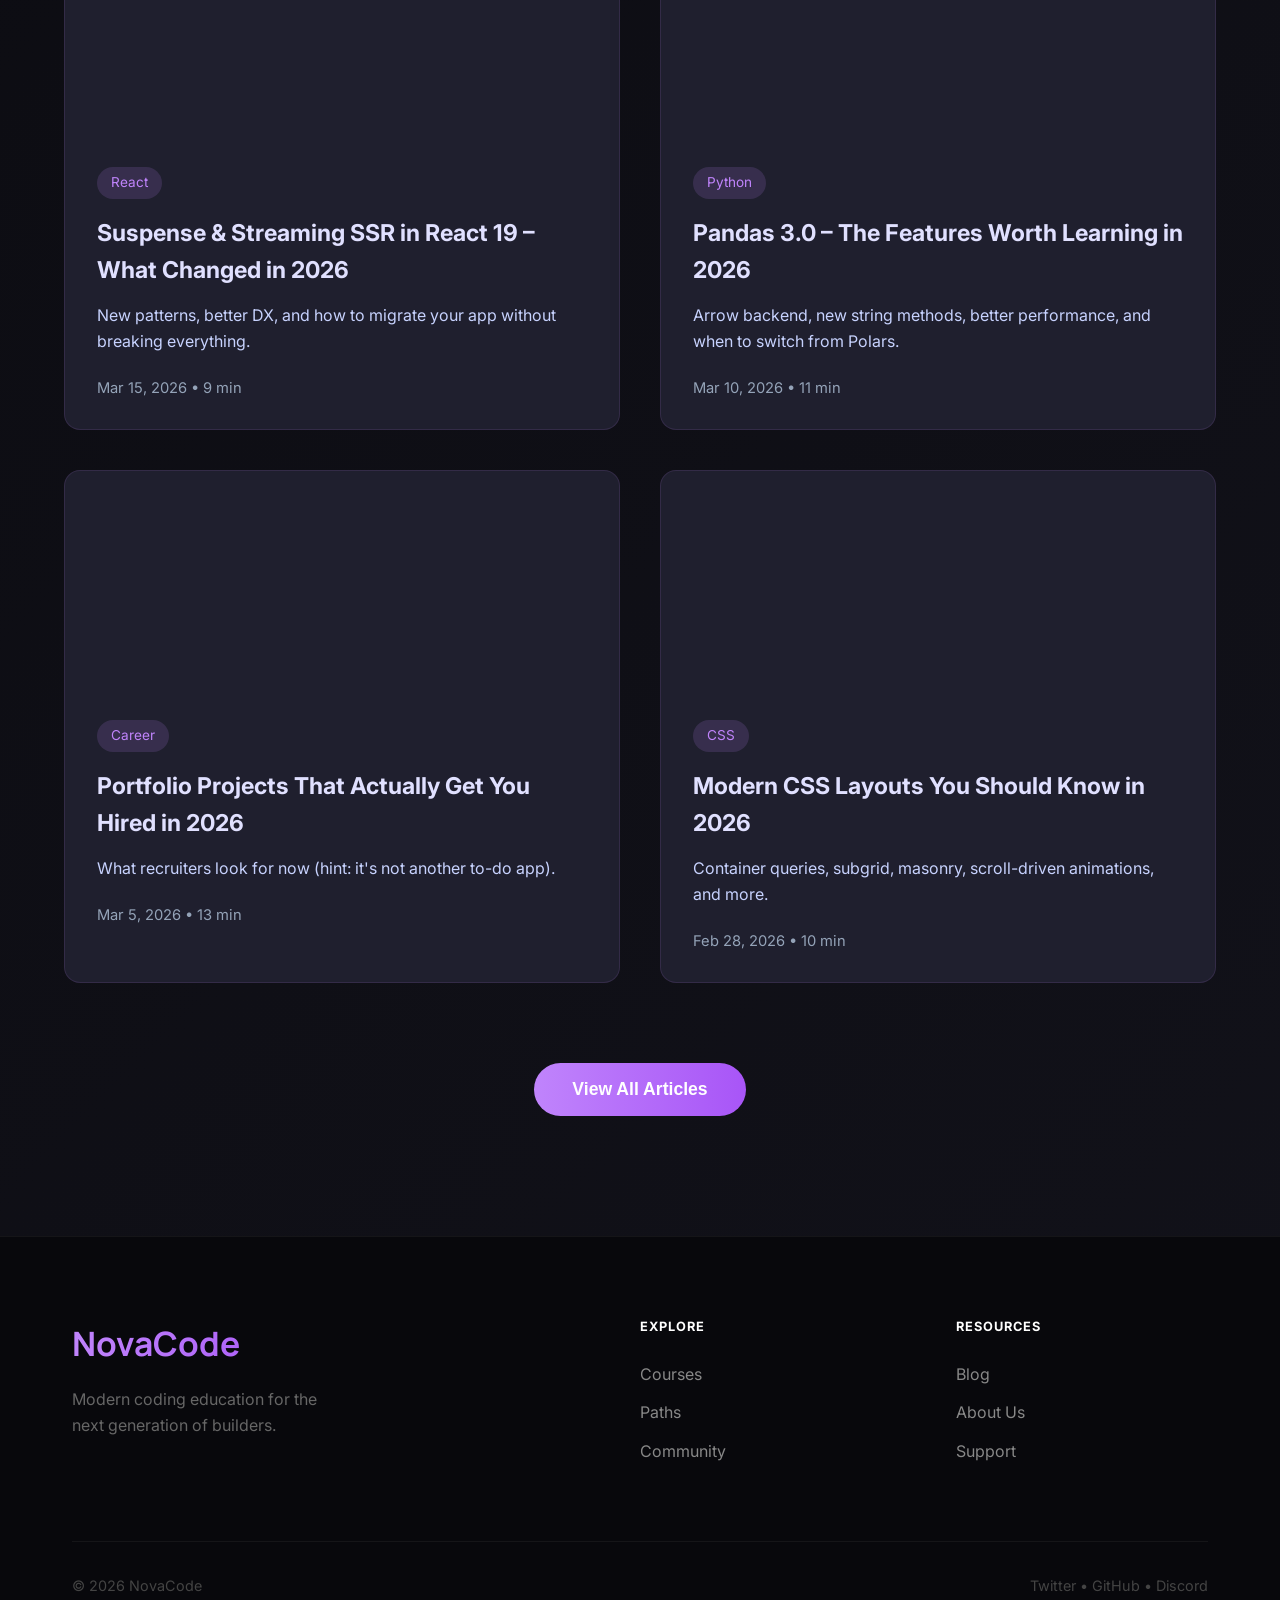
==== commit b42a56a3: "final" ====
--- a/blog.html
+++ b/blog.html
@@ -18,8 +18,8 @@
             <a href="blog.html" class="active">Blog</a>
         </nav>
         <div class="header-actions">
-            <button class="cta-header">Login</button>
-            <button class="cta-header cta-cyan">Get Started</button>
+              <a href="login.html"><button class="cta-header">Login</button></a>
+            <a href="signup.html"><button class="cta-header cta-cyan">Get Started</button></a>
         </div>
     </header>
 
@@ -45,7 +45,7 @@
     <section class="featured-article-section">
         <div class="featured-article-container">
             <div class="featured-article-card">
-                <div class="featured-article-image" style="background-image: url('https://images.unsplash.com/photo-1555066931-bf19c3d8f5d4?auto=format&fit=crop&w=1200&q=80');"></div>
+                <div class="featured-article-image" style="background-image: url('https://www.droptica.com/sites/droptica.com/files/styles/blog_banner_image/public/media/image/full-stack-developer-sitting-in-front-the-screen.jpg?itok=fS4D0rIt');"></div>
                 <div class="featured-article-body">
                     <span class="featured-article-category">Career</span>
                     <h2 class="featured-article-title">How I Went from Zero to Full-Stack Developer in 11 Months (2026 Edition)</h2>
@@ -67,7 +67,7 @@
             <h2 class="section-title">Recent Articles</h2>
             <div class="articles-grid">
                 <div class="article-card">
-                    <div class="article-image" style="background-image: url('https://images.unsplash.com/photo-1516321310767-0c894f8f4e8a?auto=format&fit=crop&w=800&q=80');"></div>
+                    <div class="article-image" style="background-image: url('https://bixlabs.com/wp-content/uploads/2023/04/6387303986e619392ead402f_Benefits%20of%20react%20js.jpg');"></div>
                     <div class="article-body">
                         <span class="article-category">React</span>
                         <h3 class="article-title">Suspense & Streaming SSR in React 19 – What Changed in 2026</h3>
@@ -77,7 +77,7 @@
                 </div>
 
                 <div class="article-card">
-                    <div class="article-image" style="background-image: url('https://images.unsplash.com/photo-1551288049-b1f4d9d0b0e8?auto=format&fit=crop&w=800&q=80');"></div>
+                    <div class="article-image" style="background-image: url('https://miro.medium.com/1*AEvp626JJXRFLIdclbZqXg.png');"></div>
                     <div class="article-body">
                         <span class="article-category">Python</span>
                         <h3 class="article-title">Pandas 3.0 – The Features Worth Learning in 2026</h3>
@@ -114,29 +114,34 @@
     </section>
 
     <!-- futeri -->
+   
     <footer class="site-footer">
-        <div class="footer-grid">
-            <div>
-                <div class="logo">NovaCode</div>
-                <p class="footer-tagline">Modern coding education for beginners.</p>
+        <div class="container">
+            <div class="footer-grid">
+                <div class="footer-brand">
+                    <div class="logo">NovaCode</div>
+                    <p>Modern coding education for the next generation of builders.</p>
+                </div>
+                <div class="footer-links">
+                    <h4 class="footer-heading">Explore</h4>
+                    <a href="courses.html">Courses</a>
+                    <a href="paths.html">Paths</a>
+                    <a href="community.html">Community</a>
+                </div>
+                <div class="footer-links">
+                    <h4 class="footer-heading">Resources</h4>
+                    <a href="blog.html">Blog</a>
+                    <a href="#">About Us</a>
+                    <a href="#">Support</a>
+                </div>
             </div>
-            <div>
-                <h4 class="footer-heading">Explore</h4>
-                <a href="index.html">Home</a>
-                <a href="courses.html">Courses</a>
-                <a href="paths.html">Paths</a>
-                <a href="community.html">Community</a>
-                <a href="blog.html">Blog</a>
-            </div>
-            <div>
-                <h4 class="footer-heading">Company</h4>
-                <a href="#">About</a>
+            <div class="footer-bottom">
+                <span>© 2026 NovaCode</span>
+                <div class="footer-socials">
+                    <a href="#">Twitter</a> • <a href="#">GitHub</a> • <a href="#">Discord</a>
+                </div>
             </div>
         </div>
-        <div class="footer-bottom">
-            © 2026 NovaCode
-        </div>
     </footer>
-
 </body>
 </html>
--- a/styles.css
+++ b/styles.css
@@ -91,7 +91,6 @@
     box-shadow: 0 8px 25px rgba(192, 132, 252, 0.35);
 }
 
-/* Hero */
 .hero {
     height: 100vh;
     min-height: 720px;
@@ -99,8 +98,7 @@
     align-items: center;
     position: relative;
     overflow: hidden;
-    background: radial-gradient(circle at 30% 20%, rgba(168,85,247,0.15) 0%, transparent 50%),
-                radial-gradient(circle at 70% 80%, rgba(103,232,249,0.15) 0%, transparent 50%);
+    background: radial-gradient(circle at 30% 20%, rgba(168,85,247,0.15) 0%, transparent 50%), radial-gradient(circle at 70% 80%, rgba(103,232,249,0.15) 0%, transparent 50%);
 }
 
 .hero-content {
@@ -185,19 +183,18 @@
     white-space: pre;
 }
 
-.code-comment   { color: #6b7280; }
-.code-keyword    { color: #ff79c6; }
-.code-string     { color: #f1fa8c; }
-.code-function   { color: #8be9fd; }
-.code-number     { color: #bd93f9; }
-.code-builtin    { color: #50fa7b; }
+.code-comment { color: #6b7280; }
+.code-keyword { color: #ff79c6; }
+.code-string { color: #f1fa8c; }
+.code-function { color: #8be9fd; }
+.code-number { color: #bd93f9; }
+.code-builtin { color: #50fa7b; }
 
 @keyframes float {
     0%, 100% { transform: translateY(0); }
     50% { transform: translateY(-25px); }
 }
 
-/* General section styling */
 section {
     padding: 110px 5%;
     max-width: 1300px;
@@ -215,11 +212,12 @@
     color: transparent;
 }
 
-/* Courses */
 .courses-grid {
     display: grid;
-    grid-template-columns: repeat(auto-fit, minmax(300px, 1fr));
+    grid-template-columns: repeat(auto-fit, minmax(380px, 1fr));
     gap: 2.5rem;
+    max-width: 1400px;
+    margin: 0 auto;
 }
 
 .course-card {
@@ -248,12 +246,19 @@
 
 .card-body {
     padding: 1.8rem;
+    display: flex;
+    flex-direction: column;
+    height: 100%;
 }
 
 .card-body h3 {
     color: white;
     margin-bottom: 0.8rem;
     font-size: 1.4rem;
+}
+
+.card-body > *:last-child {
+    margin-top: auto;
 }
 
 .tags {
@@ -270,170 +275,26 @@
     color: var(--pink-purple);
 }
 
-/* Paths section */
-.paths-section {
-    background: #0c0c1a;
-    padding: 120px 5% 100px;
-}
-
-.paths-container {
-    max-width: 1200px;
-    margin: 0 auto;
-    display: grid;
-    grid-template-columns: repeat(auto-fit, minmax(380px, 1fr));
-    gap: 2.5rem;
-}
-
-.path-feature-card {
-    position: relative;
-    background: linear-gradient(145deg, #1a1a2e, #25253a);
-    border-radius: 24px;
-    overflow: hidden;
-    border: 1px solid rgba(192,132,252,0.14);
-    transition: all 0.45s cubic-bezier(0.34, 1.56, 0.64, 1);
-}
-
-.path-feature-card:hover {
-    transform: translateY(-14px) scale(1.03);
-    box-shadow: 0 30px 70px -15px rgba(168,85,247,0.35);
-    border-color: var(--pink-purple);
-}
-
-.path-header {
-    height: 140px;
-    background: linear-gradient(135deg, var(--pink-purple), var(--deep-purple));
-    display: flex;
-    align-items: center;
-    justify-content: center;
-    font-size: 4.8rem;
-    font-weight: bold;
-    color: white;
-    text-shadow: 0 4px 12px rgba(0,0,0,0.5);
-    position: relative;
-}
-
-.path-header::after {
-    content: '';
-    position: absolute;
-    inset: 0;
-    background: linear-gradient(to bottom, transparent, rgba(0,0,0,0.35));
-}
-
-.path-content {
-    padding: 2.2rem 2.4rem 2.8rem;
-}
-
-.path-title {
-    font-family: 'Manrope', sans-serif;
-    font-size: 1.85rem;
-    font-weight: 700;
-    margin-bottom: 1rem;
-    color: white;
-}
-
-.path-description {
-    color: #c7d2fe;
-    font-size: 1.05rem;
-    margin-bottom: 1.8rem;
-    line-height: 1.65;
-}
-
-.path-stats {
-    display: flex;
-    gap: 1.5rem;
-    margin-bottom: 2rem;
-    font-size: 0.95rem;
-    color: #94a3b8;
-}
-
-.path-stat {
-    display: flex;
-    align-items: center;
-    gap: 0.5rem;
-}
-
-.path-progress-bar {
-    height: 6px;
-    background: rgba(192,132,252,0.15);
-    border-radius: 999px;
-    margin: 1.5rem 0 2rem;
-    overflow: hidden;
-}
-
-.path-progress-fill {
-    height: 100%;
-    width: 65%;
-    background: linear-gradient(to right, var(--pink-purple), var(--cyan));
-    border-radius: 999px;
-}
-
-.path-cta {
-    width: 100%;
-    padding: 16px;
-    background: var(--pink-purple);
-    color: white;
-    font-weight: 600;
-    font-size: 1.1rem;
-    border: none;
-    border-radius: 12px;
-    cursor: pointer;
-    transition: all 0.3s;
-}
-
-.path-cta:hover {
-    background: var(--deep-purple);
-    transform: translateY(-2px);
-}
-
-/* Cyan variant */
-.path-card-cyan .path-header {
-    background: linear-gradient(135deg, var(--cyan), #22d3ee);
-}
-
-.path-card-cyan .path-cta {
-    background: var(--cyan);
-    color: #0f172a;
-}
-
-.path-card-cyan .path-cta:hover {
-    background: #22d3ee;
-}
-
-/* Try now */
-.try-now {
-    display: grid;
-    grid-template-columns: 1fr 1fr;
-    gap: 4rem;
-    background: #1a1a2e;
-    border-radius: 24px;
-    padding: 3.5rem;
-    align-items: center;
-    border: 1px solid rgba(192,132,252,0.1);
-}
-
-.editor {
-    background: #0a0a14;
-    border-radius: 12px;
-    padding: 1.5rem;
-    font-family: 'Fira Code', monospace;
-    color: #a5b4fc;
-    box-shadow: inset 0 0 25px rgba(96,165,250,0.15);
-    position: relative;
-}
-
-.editor::before {
-    content: "preview.js";
-    position: absolute;
-    top: -14px;
-    left: 24px;
-    background: #1f1f2e;
-    padding: 5px 14px;
-    font-size: 0.85rem;
-    border-radius: 6px;
-    color: #94a3b8;
-}
-
-/* Testimonials */
+.sql-bg {
+    background-image: url(https://woz-u.com/wp-content/uploads/2020/05/backend-project-architecture-development-database-development-picture-id1188511715.jpg);
+}
+
+.html-bg {
+    background-image: url(https://i.insider.com/6019ac40ee136f00183a9de1?width=700);
+}
+
+.js-bg {
+    background-image: url(https://www.visperhost.net/wp-content/uploads/2024/08/code-3337044_1280-1024x576.jpg);
+}
+
+.react-bg {
+    background-image: url(https://www.freecodecamp.org/news/content/images/2022/03/photo-1619410283995-43d9134e7656.jpeg);
+}
+
+.python-bg {
+    background-image: url(https://djgeqya1wekbj.cloudfront.net/product-images/600-600/Python-Advanced-L4---1200x600.jpg.webp);
+}
+
 .testimonials {
     display: grid;
     grid-template-columns: repeat(auto-fit, minmax(340px, 1fr));
@@ -447,7 +308,6 @@
     border-left: 5px solid var(--pink-purple);
 }
 
-/* Join CTA */
 .join-cta {
     background: linear-gradient(135deg, #1a1333, #0f172a);
     padding: 90px 5%;
@@ -457,7 +317,6 @@
     border: 1px solid rgba(192,132,252,0.15);
 }
 
-/* Footer */
 footer {
     background: #0a0a12;
     padding: 70px 5% 40px;
@@ -478,6 +337,7 @@
     0%, 100% { opacity: 1; }
     50% { opacity: 0.7; }
 }
+
 .filter-tags button.tag {
     background: rgba(192,132,252,0.12);
     color: var(--pink-purple);
@@ -497,13 +357,13 @@
     background: var(--pink-purple);
     color: white;
 }
-/* Course metadata row – clean, aligned, consistent */
+
 .course-meta {
     display: flex;
     flex-wrap: wrap;
     gap: 1.1rem 1.4rem;
-    margin: 0.9rem 0 1.3rem;
-    font-size: 0.92rem;
+    margin: 1rem 0 1.6rem;
+    font-size: 0.94rem;
     color: #94a3b8;
 }
 
@@ -518,7 +378,6 @@
     font-weight: 600;
 }
 
-/* Optional: make longer items wrap nicely without breaking alignment too much */
 @media (max-width: 900px) {
     .course-meta {
         gap: 0.9rem 1.1rem;
@@ -526,16 +385,6 @@
     }
 }
 
-/* Make sure buttons stay at the bottom if needed */
-.card-body {
-    display: flex;
-    flex-direction: column;
-    height: 100%;
-}
-
-.card-body > *:last-child {
-    margin-top: auto; /* pushes button to bottom if card heights vary slightly */
-}
 .timeline-path {
     max-width: 900px;
     margin: 0 auto 140px;
@@ -544,9 +393,6 @@
 .timeline-path:last-child {
     margin-bottom: 0;
 }
-/* ================================================ */
-/* Community Page Hero – new unique style          */
-/* ================================================ */
 
 .header-spacer {
     height: 90px;
@@ -554,9 +400,7 @@
 
 .hero-community {
     min-height: 420px;
-    background: radial-gradient(circle at 30% 40%, rgba(168,85,247,0.18) 0%, transparent 50%),
-                radial-gradient(circle at 70% 60%, rgba(103,232,249,0.14) 0%, transparent 50%),
-                #0f0f17;
+    background: radial-gradient(circle at 30% 40%, rgba(168,85,247,0.18) 0%, transparent 50%), radial-gradient(circle at 70% 60%, rgba(103,232,249,0.14) 0%, transparent 50%), #0f0f17;
     position: relative;
     overflow: hidden;
     display: flex;
@@ -647,7 +491,6 @@
 .avatar-float-1 { top: 10%; left: 20%; background: var(--pink-purple); }
 .avatar-float-2 { top: 60%; right: 15%; background: var(--cyan); }
 
-/* Stats section */
 .stats-section {
     padding: 80px 5% 60px;
     background: #0c0c1a;
@@ -688,7 +531,6 @@
     color: #c7d2fe;
 }
 
-/* Discussions */
 .discussions-section {
     padding: 80px 5% 120px;
 }
@@ -752,9 +594,8 @@
     margin-top: 5rem;
 }
 
-/* Join CTA */
 .join-cta-section {
-    margin: 0 5% 100px;
+    margin: 100px 5% 0;
 }
 
 .join-cta-container {
@@ -766,15 +607,15 @@
 }
 
 .join-cta-title {
-    font-size: 3.4rem;
-    margin-bottom: 1.3rem;
+    font-size: 3.2rem;
+    margin-bottom: 1.2rem;
 }
 
 .join-cta-subtitle {
     font-size: 1.35rem;
     opacity: 0.9;
-    max-width: 720px;
-    margin: 0 auto 2.8rem;
+    max-width: 680px;
+    margin: 0 auto 2.5rem;
 }
 
 .join-cta-buttons {
@@ -783,17 +624,12 @@
     gap: 1.8rem;
     flex-wrap: wrap;
 }
-/* ================================================ */
-/* Blog Page – unique hero & layout                */
-/* ================================================ */
-
-/* Header overrides if needed */
+
 .cta-cyan {
     background: var(--cyan);
     color: #0f0f17;
 }
 
-/* Blog Hero */
 .hero-blog {
     min-height: 380px;
     background: linear-gradient(135deg, #0f0f17 0%, #1a1333 100%);
@@ -865,7 +701,6 @@
     background: var(--deep-purple);
 }
 
-/* Featured Article */
 .featured-article-section {
     padding: 80px 5% 60px;
 }
@@ -937,7 +772,6 @@
     font-size: 1.1rem;
 }
 
-/* Articles Grid */
 .articles-section {
     padding: 60px 5% 120px;
 }
@@ -951,6 +785,8 @@
     display: grid;
     grid-template-columns: repeat(auto-fit, minmax(380px, 1fr));
     gap: 2.5rem;
+    max-width: 1400px;
+    margin: 0 auto;
 }
 
 .article-card {
@@ -1006,11 +842,7 @@
     text-align: center;
     margin-top: 5rem;
 }
-/* ================================================ */
-/* Courses Page – unique hero & layout             */
-/* ================================================ */
-
-/* Hero – Courses specific */
+
 .hero-courses {
     min-height: 500px;
     background: linear-gradient(135deg, #0f0f17 0%, #1a1333 100%);
@@ -1051,7 +883,6 @@
     padding: 18px 48px;
 }
 
-/* Filters */
 .courses-filter-section {
     padding: 60px 5% 40px;
     background: #0c0c1a;
@@ -1076,21 +907,11 @@
     font-size: 1.05rem;
 }
 
-/* Course cards – improved meta alignment */
 .course-description {
     color: #aaa;
     margin: 0.8rem 0 1.2rem;
 }
 
-.course-meta {
-    display: flex;
-    flex-wrap: wrap;
-    gap: 1.1rem 1.4rem;
-    margin: 1rem 0 1.6rem;
-    font-size: 0.94rem;
-    color: #94a3b8;
-}
-
 .meta-item {
     display: inline-flex;
     align-items: center;
@@ -1112,61 +933,18 @@
     color: #0f172a;
 }
 
-/* List section */
 .courses-list-section {
     padding: 40px 5% 100px;
 }
 
-.articles-grid, .courses-grid {
-    display: grid;
-    grid-template-columns: repeat(auto-fit, minmax(380px, 1fr));
-    gap: 2.5rem;
-    max-width: 1400px;
-    margin: 0 auto;
-}
-
-/* Card image backgrounds (you can move URLs to CSS variables later) */
-.html-bg    { background: linear-gradient(135deg, #4f46e5, #7c3aed); color: white; }
-.js-bg      { background: linear-gradient(135deg, var(--cyan), #1e3a8a); color: white; }
-.react-bg   { background: linear-gradient(135deg, #6d28d9, var(--deep-purple)); color: white; }
-.python-bg  { background: linear-gradient(135deg, var(--pink-purple), #7c3aed); color: white; }
-.sql-bg     { background: linear-gradient(135deg, #059669, #10b981); color: white; }
-
-/* CTA section */
-.join-cta-section {
-    margin: 100px 5% 0;
-}
-
-.join-cta-container {
-    background: linear-gradient(135deg, #1a1333, #0f172a);
-    padding: 90px 5%;
-    text-align: center;
-    border-radius: 30px;
-    border: 1px solid rgba(192,132,252,0.15);
-}
-
-.join-cta-title {
-    font-size: 3.2rem;
-    margin-bottom: 1.2rem;
-}
-
-.join-cta-subtitle {
-    font-size: 1.35rem;
-    opacity: 0.9;
-    max-width: 680px;
-    margin: 0 auto 2.5rem;
-}
-/* ================================================ */
-/* Auth Pages (Login + Signup) – shared styles     */
-/* ================================================ */
-a{
+a {
     color: var(--pink-purple);
     text-decoration: none;
     transition: all 0.3s;
 }
+
 .auth-hero {
     min-height: 520px;
-   
     position: relative;
     overflow: hidden;
     display: flex;
@@ -1248,8 +1026,7 @@
     transition: all 0.3s;
 }
 
-.form-input:focus + .form-label,
-.form-input:not(:placeholder-shown) + .form-label {
+.form-input:focus + .form-label, .form-input:not(:placeholder-shown) + .form-label {
     top: -10px;
     left: 14px;
     font-size: 0.82rem;
@@ -1303,7 +1080,6 @@
     text-decoration: underline;
 }
 
-/* Floating decorative elements */
 .auth-float {
     position: absolute;
     width: 140px;
@@ -1326,25 +1102,559 @@
     background: var(--cyan);
 }
 
-/* Responsive tweaks */
 @media (max-width: 768px) {
     .auth-card {
         padding: 2.5rem 1.8rem;
     }
 
-    .hero-community-container,
-    .hero-blog-container {
+    .hero-community-container, .hero-blog-container {
         grid-template-columns: 1fr;
         gap: 3rem;
     }
 
-    .hero-page-title,
-    .hero-community-title {
+    .hero-page-title, .hero-community-title {
         font-size: 3.6rem;
     }
 }
+
 .content-wrapper {
     max-width: 1300px;
     margin: 0 auto;
     padding: 0 5%;
+}
+
+.header-actions {
+    display: flex;
+    gap: 14px;
+}
+
+.hero-paths {
+    min-height: 460px;
+    background: linear-gradient(135deg, #0f0f17 0%, #1a1333 60%, #0f172a 100%);
+    position: relative;
+    overflow: hidden;
+    display: flex;
+    align-items: center;
+}
+
+.hero-paths::before {
+    content: '';
+    position: absolute;
+    inset: 0;
+    background: radial-gradient(circle at 40% 30%, rgba(192,132,252,0.25) 0%, transparent 50%);
+    animation: heroGlow 15s infinite alternate ease-in-out;
+}
+
+.hero-paths-content {
+    max-width: 1100px;
+    margin: 0 auto;
+    text-align: center;
+    padding: 0 5%;
+    position: relative;
+    z-index: 2;
+}
+
+.hero-paths-title {
+    font-size: 5rem;
+    line-height: 1;
+    margin-bottom: 1.2rem;
+    background: linear-gradient(90deg, var(--pink-purple), var(--cyan), var(--deep-purple));
+    -webkit-background-clip: text;
+    background-clip: text;
+    color: transparent;
+    text-shadow: 0 0 40px rgba(192,132,252,0.5);
+}
+
+.hero-paths-subtitle {
+    font-size: 1.4rem;
+    color: #c7d2fe;
+    max-width: 760px;
+    margin: 0 auto;
+    line-height: 1.6;
+}
+
+.path-section {
+    padding: 100px 5% 120px;
+    background: #0c0c1a;
+}
+
+.path-section-container {
+    max-width: 1100px;
+    margin: 0 auto;
+}
+
+.path-header {
+    text-align: center;
+    margin-bottom: 4.5rem;
+}
+
+.path-header .path-icon {
+    font-size: 5.5rem;
+    margin-bottom: 1.8rem;
+    display: block;
+}
+
+.path-header h2 {
+    font-size: 3rem;
+    margin-bottom: 1rem;
+}
+
+.path-header p {
+    font-size: 1.25rem;
+    color: #c7d2fe;
+    max-width: 720px;
+    margin: 0 auto;
+}
+
+.path-phases {
+    display: flex;
+    flex-direction: column;
+    gap: 3.8rem;
+}
+
+.phase {
+    display: grid;
+    grid-template-columns: 90px 1fr;
+    gap: 3rem;
+    align-items: start;
+}
+
+.phase-number {
+    font-size: 4rem;
+    font-weight: 700;
+    color: var(--pink-purple);
+    opacity: 0.2;
+    text-align: right;
+    line-height: 1;
+}
+
+.python-path .phase-number {
+    color: var(--cyan);
+}
+
+.phase-content h3 {
+    font-size: 1.7rem;
+    margin-bottom: 0.9rem;
+}
+
+.phase-content p {
+    color: #94a3b8;
+    line-height: 1.7;
+    margin-bottom: 1rem;
+}
+
+.phase-meta {
+    font-size: 1rem;
+    color: #64748b;
+}
+
+.path-footer {
+    margin-top: 5.5rem;
+    padding-top: 2.5rem;
+    border-top: 1px solid rgba(192,132,252,0.15);
+    display: flex;
+    justify-content: space-between;
+    align-items: center;
+    flex-wrap: wrap;
+    gap: 2rem;
+}
+
+.path-summary {
+    display: flex;
+    gap: 2.8rem;
+    flex-wrap: wrap;
+    color: #94a3b8;
+}
+
+.path-cta {
+    padding: 18px 48px;
+    border: none;
+    border-radius: 12px;
+    font-weight: 600;
+    font-size: 1.15rem;
+    cursor: pointer;
+    transition: all 0.3s;
+}
+
+.hero-home {
+    min-height: 520px;
+    background: linear-gradient(135deg, #0f0f17 0%, #1a1333 100%);
+    display: flex;
+    align-items: center;
+}
+
+.hero-home-content {
+    max-width: 1100px;
+    margin: 0 auto;
+    padding: 0 5%;
+}
+
+.hero-home-title {
+    font-size: 4.8rem;
+    line-height: 1.1;
+    margin-bottom: 1.4rem;
+    background: linear-gradient(90deg, #fff, var(--pink-purple), var(--cyan));
+    -webkit-background-clip: text;
+    background-clip: text;
+    color: transparent;
+}
+
+.hero-home-subtitle {
+    font-size: 1.35rem;
+    color: #c7d2fe;
+    max-width: 680px;
+    margin-bottom: 2.8rem;
+}
+
+.hero-home-buttons {
+    display: flex;
+    gap: 1.6rem;
+    flex-wrap: wrap;
+}
+
+.featured-areas {
+    padding: 80px 5% 100px;
+}
+
+.featured-areas-container {
+    max-width: 1200px;
+    margin: 0 auto;
+}
+
+.featured-grid {
+    display: grid;
+    grid-template-columns: repeat(auto-fit, minmax(360px, 1fr));
+    gap: 2.5rem;
+}
+
+.featured-card {
+    background: #1f1f2e;
+    border-radius: 20px;
+    overflow: hidden;
+    border: 1px solid rgba(192,132,252,0.12);
+    transition: all 0.4s;
+}
+
+.featured-card:hover {
+    transform: translateY(-12px);
+    box-shadow: 0 25px 60px rgba(168,85,247,0.25);
+}
+
+.featured-visual {
+    height: 240px;
+    background-size: cover;
+    background-position: center;
+}
+
+.web-card .featured-visual { background-image: linear-gradient(rgba(0,0,0,0.3), rgba(0,0,0,0.3)), url('https://picsum.photos/id/1015/800/600'); }
+.data-card .featured-visual { background-image: linear-gradient(rgba(0,0,0,0.3), rgba(0,0,0,0.3)), url('https://picsum.photos/id/201/800/600'); }
+.career-card .featured-visual { background-image: linear-gradient(rgba(0,0,0,0.3), rgba(0,0,0,0.3)), url('https://picsum.photos/id/64/800/600'); }
+
+.featured-card h3 {
+    font-size: 1.7rem;
+    margin: 1.8rem 1.8rem 1rem;
+}
+
+.featured-card p {
+    margin: 0 1.8rem 2rem;
+    color: #c7d2fe;
+}
+
+.featured-link {
+    display: block;
+    margin: 0 1.8rem 1.8rem;
+    color: var(--pink-purple);
+    font-weight: 600;
+    text-decoration: none;
+}
+
+.voices-section {
+    padding: 80px 5% 100px;
+}
+
+.voices-container {
+    max-width: 1200px;
+    margin: 0 auto;
+}
+
+.voices-grid {
+    display: grid;
+    grid-template-columns: repeat(auto-fit, minmax(480px, 1fr));
+    gap: 2.5rem;
+}
+
+.voice-card {
+    background: #1f1f2e;
+    padding: 2.8rem;
+    border-radius: 20px;
+    border-left: 6px solid var(--pink-purple);
+}
+
+.voice-author {
+    display: flex;
+    align-items: center;
+    gap: 1rem;
+    margin-top: 2rem;
+}
+
+.voice-avatar {
+    width: 52px;
+    height: 52px;
+    border-radius: 50%;
+    background: var(--pink-purple);
+}
+
+.quick-start-section, .final-cta {
+    padding: 100px 5%;
+    text-align: center;
+}
+
+.final-cta-container {
+    max-width: 800px;
+    margin: 0 auto;
+}
+
+.final-cta h2 {
+    font-size: 3.2rem;
+    margin-bottom: 1.2rem;
+}
+.container {
+    max-width: 1200px;
+    margin: 0 auto;
+    padding: 0 2rem;
+}
+
+.section-title {
+    font-size: 2.5rem;
+    text-align: center;
+    margin-bottom: 4rem;
+    background: linear-gradient(90deg, #fff, #888);
+    -webkit-background-clip: text;
+    -webkit-text-fill-color: transparent;
+}
+
+.glass-card {
+    background: rgba(255, 255, 255, 0.03);
+    border: 1px solid rgba(255, 255, 255, 0.08);
+    backdrop-filter: blur(12px);
+    border-radius: 24px;
+    padding: 2.5rem;
+    transition: transform 0.3s ease, border-color 0.3s ease;
+}
+
+.glass-card:hover {
+    transform: translateY(-8px);
+    border-color: rgba(255, 255, 255, 0.2);
+}
+
+.featured-areas { padding: 8rem 0; }
+.featured-grid {
+    display: grid;
+    grid-template-columns: repeat(auto-fit, minmax(300px, 1fr));
+    gap: 2rem;
+}
+
+.card-icon { font-size: 2.5rem; margin-bottom: 1.5rem; }
+.featured-card h3 { margin-bottom: 1rem; font-size: 1.5rem; }
+.featured-card p { color: #aaa; line-height: 1.6; margin-bottom: 2rem; }
+.featured-link {
+    color: var(--cyan);
+    text-decoration: none;
+    font-weight: 600;
+    display: flex;
+    align-items: center;
+    gap: 8px;
+}
+.featured-link span { transition: transform 0.2s; }
+.featured-link:hover span { transform: translateX(5px); }
+
+
+.voices-section { padding: 6rem 0; background: radial-gradient(circle at center, #1a1a2e 0%, #0f0f17 100%); }
+.voices-grid {
+    display: grid;
+    grid-template-columns: 1fr 1fr;
+    gap: 2.5rem;
+}
+
+.quote-mark { font-size: 4rem; line-height: 1; color: var(--purple); opacity: 0.5; margin-bottom: -1rem; }
+.voice-card p { font-size: 1.1rem; font-style: italic; color: #ddd; margin-bottom: 2rem; position: relative; }
+.voice-author { display: flex; align-items: center; gap: 15px; }
+.voice-avatar { width: 50px; height: 50px; border-radius: 50%; }
+.voice-author strong { display: block; color: #fff; }
+.voice-author small { color: #888; }
+
+.final-cta { padding: 8rem 0; text-align: center; }
+.cta-box {
+    max-width: 900px;
+    margin: 0 auto;
+    padding: 5rem 2rem;
+    border-radius: 40px;
+}
+.cta-box h2 { font-size: 3rem; margin-bottom: 1.5rem; }
+.cta-box p { font-size: 1.2rem; color: #aaa; margin-bottom: 2.5rem; max-width: 600px; margin-left: auto; margin-right: auto; }
+
+
+.site-footer {
+    border-top: 1px solid rgba(255, 255, 255, 0.05);
+    padding: 5rem 0 2rem;
+    background: #08080c;
+}
+
+.footer-grid {
+    display: grid;
+    grid-template-columns: 2fr 1fr 1fr;
+    gap: 4rem;
+    margin-bottom: 4rem;
+}
+
+.footer-brand p { color: #666; margin-top: 1rem; max-width: 250px; }
+.footer-heading { color: #fff; margin-bottom: 1.5rem; text-transform: uppercase; font-size: 0.8rem; letter-spacing: 1px; }
+.footer-links a { display: block; color: #888; text-decoration: none; margin-bottom: 0.8rem; transition: color 0.2s; }
+.footer-links a:hover { color: var(--cyan); }
+
+.footer-bottom {
+    display: flex;
+    justify-content: space-between;
+    padding-top: 2rem;
+    border-top: 1px solid rgba(255,255,255,0.05);
+    color: #444;
+    font-size: 0.9rem;
+}
+.footer-socials a { color: #444; text-decoration: none; }
+.footer-socials a:hover { color: #888; }
+
+@media (max-width: 768px) {
+    .voices-grid, .footer-grid { grid-template-columns: 1fr; gap: 2rem; }
+    .section-title { font-size: 2rem; }
+    .cta-box h2 { font-size: 2.2rem; }
+}
+
+
+.paths-hero {
+    position: relative;
+    padding: 10rem 2rem 6rem;
+    text-align: center;
+    overflow: hidden;
+}
+
+.paths-hero-content {
+    position: relative;
+    z-index: 2;
+    max-width: 800px;
+    margin: 0 auto;
+}
+
+.paths-hero h1 { font-size: 4rem; margin: 1.5rem 0; }
+.paths-hero p { font-size: 1.25rem; color: #aaa; line-height: 1.6; }
+
+.hero-stats {
+    display: flex;
+    justify-content: center;
+    gap: 3rem;
+    margin-top: 3rem;
+}
+
+.stat strong { display: block; font-size: 1.5rem; color: var(--cyan); }
+.stat span { color: #666; font-size: 0.9rem; }
+
+.hero-bg-glow {
+    position: absolute;
+    top: -10%;
+    left: 50%;
+    transform: translateX(-50%);
+    width: 600px;
+    height: 400px;
+    background: radial-gradient(circle, rgba(110, 68, 255, 0.15) 0%, transparent 70%);
+    z-index: 1;
+    pointer-events: none;
+}
+
+.paths-container {
+    max-width: 1000px;
+    margin: 0 auto;
+    padding: 4rem 2rem;
+    display: flex;
+    flex-direction: column;
+    gap: 4rem;
+}
+
+.path-block {
+    position: relative;
+    overflow: hidden;
+}
+
+.path-tag {
+    position: absolute;
+    top: 2rem;
+    right: 2.5rem;
+    background: rgba(255,255,255,0.05);
+    padding: 4px 12px;
+    border-radius: 100px;
+    font-size: 0.75rem;
+    color: var(--cyan);
+    border: 1px solid rgba(255,255,255,0.1);
+}
+
+.path-title-group {
+    display: flex;
+    align-items: center;
+    gap: 2rem;
+    margin-bottom: 3rem;
+}
+
+.path-main-icon {
+    width: 80px;
+    height: 80px;
+    background: rgba(255,255,255,0.03);
+    border-radius: 20px;
+    display: flex;
+    align-items: center;
+    justify-content: center;
+    font-size: 2.5rem;
+    border: 1px solid rgba(255,255,255,0.1);
+}
+
+.path-main-icon.frontend { box-shadow: 0 0 30px rgba(110, 68, 255, 0.2); }
+.path-main-icon.python { box-shadow: 0 0 30px rgba(0, 243, 255, 0.2); }
+
+/* --- Timeline --- */
+.path-timeline {
+    margin-left: 40px;
+    border-left: 2px dashed rgba(255,255,255,0.1);
+    padding-left: 40px;
+    margin-bottom: 3rem;
+}
+
+.timeline-item {
+    position: relative;
+    padding-bottom: 2.5rem;
+}
+
+.timeline-item:last-child { padding-bottom: 0; }
+
+.time-node {
+    position: absolute;
+    left: -51px;
+    top: 5px;
+    width: 20px;
+    height: 20px;
+    background: #0f0f17;
+    border: 3px solid var(--purple);
+    border-radius: 50%;
+}
+
+.python-path .time-node { border-color: var(--cyan); }
+
+.time-content h4 { font-size: 1.2rem; margin-bottom: 0.4rem; }
+.time-content p { color: #888; font-size: 0.95rem; }
+
+
+
+/* Mobile Tweaks */
+@media (max-width: 768px) {
+    .path-title-group { flex-direction: column; align-items: flex-start; gap: 1rem; }
+    .path-footer-stats { flex-wrap: wrap; gap: 1rem; }
+    .path-footer-stats button { width: 100%; margin-top: 1rem; }
+    .hero-stats { gap: 1rem; }
+    .paths-hero h1 { font-size: 2.5rem; }
 }
